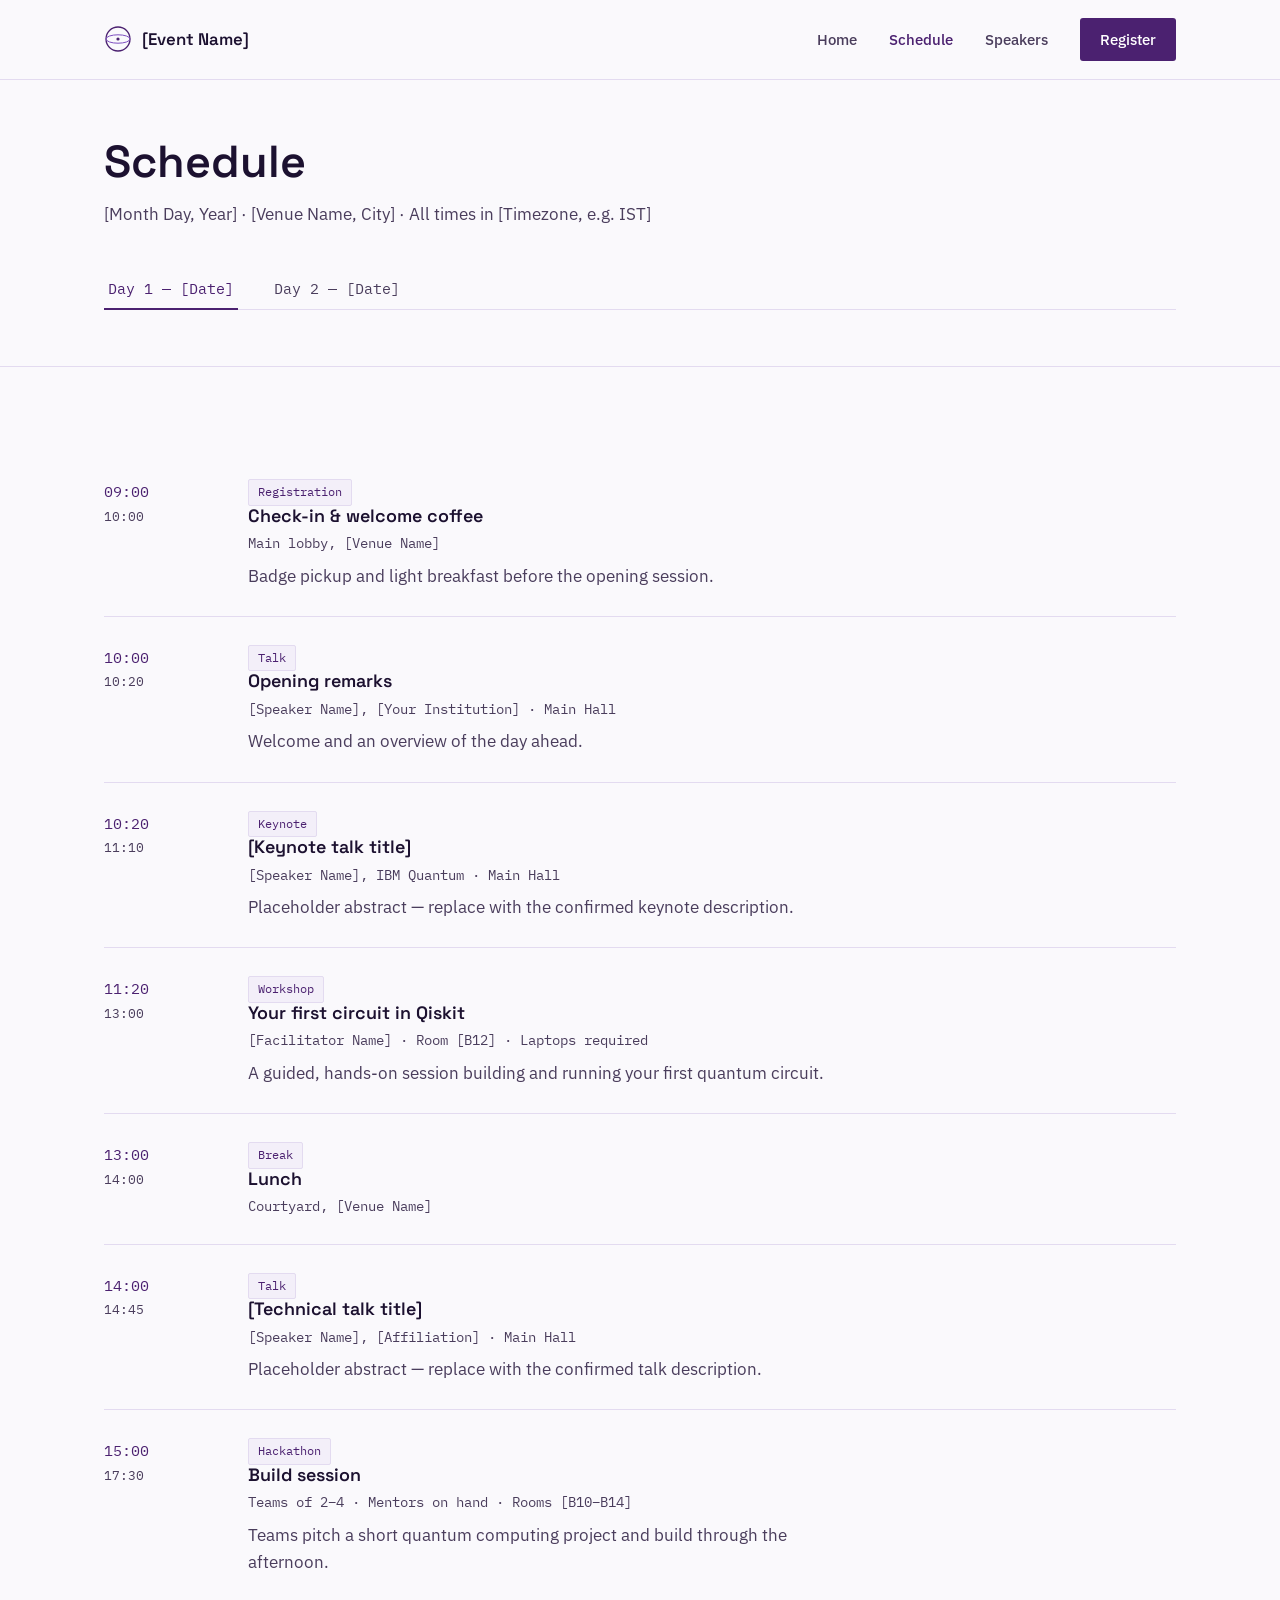
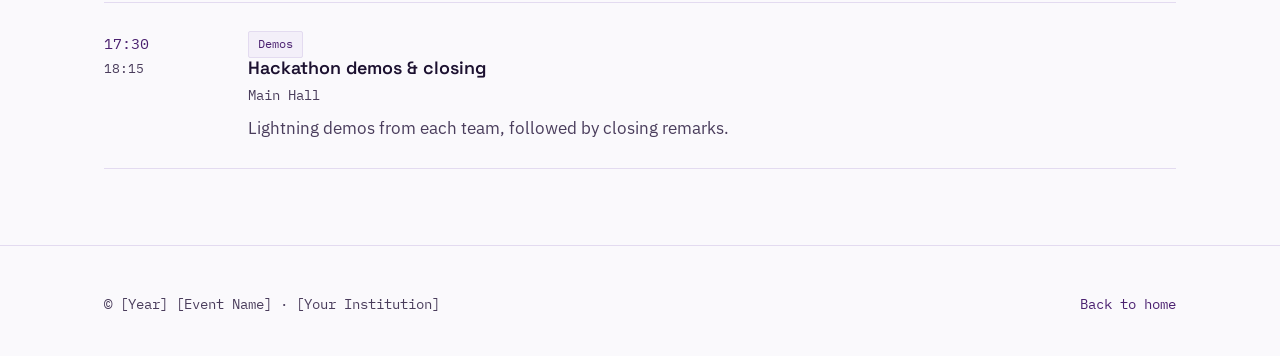
==== schedule.html @ 73dc7989 "Initial commit" ====
<!DOCTYPE html>
<html lang="en">
<head>
<meta charset="UTF-8">
<meta name="viewport" content="width=device-width, initial-scale=1.0">
<title>Schedule — [Event Name]</title>
<link rel="preconnect" href="https://fonts.googleapis.com">
<link rel="preconnect" href="https://fonts.gstatic.com" crossorigin>
<link href="https://fonts.googleapis.com/css2?family=Space+Grotesk:wght@500;600;700&family=IBM+Plex+Sans:wght@400;500;600&family=IBM+Plex+Mono:wght@400;500&display=swap" rel="stylesheet">
<link rel="stylesheet" href="css/style.css">
</head>
<body>

<header class="site-header">
  <nav class="nav">
    <a href="index.html" class="brand">
      <svg class="brand-mark" viewBox="0 0 28 28" fill="none" xmlns="http://www.w3.org/2000/svg" aria-hidden="true">
        <circle cx="14" cy="14" r="12" stroke="#4B2170" stroke-width="1.3"/>
        <ellipse cx="14" cy="14" rx="12" ry="4.2" stroke="#7C4DBF" stroke-width="1"/>
        <circle cx="14" cy="14" r="1.6" fill="#4B2170"/>
      </svg>
      [Event Name]
    </a>
    <button class="nav-toggle" aria-label="Toggle menu" aria-expanded="false">
      <span></span><span></span><span></span>
    </button>
    <ul class="nav-links">
      <li><a href="index.html">Home</a></li>
      <li><a href="schedule.html" aria-current="page">Schedule</a></li>
      <li><a href="speakers.html">Speakers</a></li>
      <li><a href="#" class="nav-cta">Register</a></li>
    </ul>
  </nav>
</header>

<main>
  <section class="page-header">
    <div class="wrap">
      <h1>Schedule</h1>
      <p>[Month Day, Year] · [Venue Name, City] · All times in [Timezone, e.g. IST]</p>

      <div class="day-tabs" role="tablist" aria-label="Event days">
        <button class="day-tab" data-day="1" role="tab" aria-selected="true">Day 1 — [Date]</button>
        <button class="day-tab" data-day="2" role="tab" aria-selected="false">Day 2 — [Date]</button>
      </div>
    </div>
  </section>

  <section class="section">
    <div class="wrap">

      <!-- DAY 1 -->
      <div class="timeline" data-day-panel="1">

        <div class="timeline-item">
          <div class="time mono">09:00<span class="end">10:00</span></div>
          <div>
            <span class="tag">Registration</span>
            <h3>Check-in &amp; welcome coffee</h3>
            <p class="session-meta">Main lobby, [Venue Name]</p>
            <p>Badge pickup and light breakfast before the opening session.</p>
          </div>
        </div>

        <div class="timeline-item">
          <div class="time mono">10:00<span class="end">10:20</span></div>
          <div>
            <span class="tag">Talk</span>
            <h3>Opening remarks</h3>
            <p class="session-meta">[Speaker Name], [Your Institution] · Main Hall</p>
            <p>Welcome and an overview of the day ahead.</p>
          </div>
        </div>

        <div class="timeline-item">
          <div class="time mono">10:20<span class="end">11:10</span></div>
          <div>
            <span class="tag">Keynote</span>
            <h3>[Keynote talk title]</h3>
            <p class="session-meta">[Speaker Name], IBM Quantum · Main Hall</p>
            <p>Placeholder abstract — replace with the confirmed keynote description.</p>
          </div>
        </div>

        <div class="timeline-item">
          <div class="time mono">11:20<span class="end">13:00</span></div>
          <div>
            <span class="tag">Workshop</span>
            <h3>Your first circuit in Qiskit</h3>
            <p class="session-meta">[Facilitator Name] · Room [B12] · Laptops required</p>
            <p>A guided, hands-on session building and running your first quantum circuit.</p>
          </div>
        </div>

        <div class="timeline-item">
          <div class="time mono">13:00<span class="end">14:00</span></div>
          <div>
            <span class="tag">Break</span>
            <h3>Lunch</h3>
            <p class="session-meta">Courtyard, [Venue Name]</p>
          </div>
        </div>

        <div class="timeline-item">
          <div class="time mono">14:00<span class="end">14:45</span></div>
          <div>
            <span class="tag">Talk</span>
            <h3>[Technical talk title]</h3>
            <p class="session-meta">[Speaker Name], [Affiliation] · Main Hall</p>
            <p>Placeholder abstract — replace with the confirmed talk description.</p>
          </div>
        </div>

        <div class="timeline-item">
          <div class="time mono">15:00<span class="end">17:30</span></div>
          <div>
            <span class="tag">Hackathon</span>
            <h3>Build session</h3>
            <p class="session-meta">Teams of 2–4 · Mentors on hand · Rooms [B10–B14]</p>
            <p>Teams pitch a short quantum computing project and build through the afternoon.</p>
          </div>
        </div>

        <div class="timeline-item">
          <div class="time mono">17:30<span class="end">18:15</span></div>
          <div>
            <span class="tag">Demos</span>
            <h3>Hackathon demos &amp; closing</h3>
            <p class="session-meta">Main Hall</p>
            <p>Lightning demos from each team, followed by closing remarks.</p>
          </div>
        </div>

      </div>

      <!-- DAY 2 (hidden by default; shown when the Day 2 tab is selected) -->
      <div class="timeline" data-day-panel="2" style="display:none;">

        <div class="timeline-item">
          <div class="time mono">09:30<span class="end">10:00</span></div>
          <div>
            <span class="tag">Registration</span>
            <h3>Check-in — Day 2</h3>
            <p class="session-meta">Main lobby, [Venue Name]</p>
          </div>
        </div>

        <div class="timeline-item">
          <div class="time mono">10:00<span class="end">10:45</span></div>
          <div>
            <span class="tag">Talk</span>
            <h3>[Day 2 talk title]</h3>
            <p class="session-meta">[Speaker Name], [Affiliation] · Main Hall</p>
            <p>Duplicate a <code class="mono">.timeline-item</code> block for each additional session.</p>
          </div>
        </div>

      </div>

    </div>
  </section>
</main>

<footer class="site-footer">
  <div class="wrap">
    <div class="footer-bottom">
      <span>© [Year] [Event Name] · [Your Institution]</span>
      <span><a href="index.html">Back to home</a></span>
    </div>
  </div>
</footer>

<script src="js/main.js"></script>
</body>
</html>
---- css/style.css ----
/* ============================================================
   Qiskit Event Site — Design Tokens
   ============================================================ */
:root {
  --bg: #FAF9FC;
  --bg-raised: #F3EFF9;
  --ink: #1C1130;
  --ink-soft: #4A3D5C;
  --violet-deep: #4B2170;
  --violet: #7C4DBF;
  --violet-line: #E3DBF0;
  --glow: #B48EE0;
  --white: #FFFFFF;

  --font-display: 'Space Grotesk', sans-serif;
  --font-body: 'IBM Plex Sans', sans-serif;
  --font-mono: 'IBM Plex Mono', monospace;

  --max-width: 1120px;
  --gutter: 24px;
}

* { box-sizing: border-box; }

html {
  scroll-behavior: smooth;
}

@media (prefers-reduced-motion: reduce) {
  html { scroll-behavior: auto; }
  * { animation-duration: 0.001ms !important; animation-iteration-count: 1 !important; transition-duration: 0.001ms !important; }
}

body {
  margin: 0;
  background: var(--bg);
  color: var(--ink);
  font-family: var(--font-body);
  font-size: 17px;
  line-height: 1.6;
  -webkit-font-smoothing: antialiased;
}

h1, h2, h3, h4 {
  font-family: var(--font-display);
  font-weight: 600;
  line-height: 1.15;
  margin: 0;
  color: var(--ink);
}

p { margin: 0 0 1em; max-width: 62ch; }

a {
  color: var(--violet-deep);
  text-decoration: none;
}
a:hover { text-decoration: underline; }

.mono {
  font-family: var(--font-mono);
}

img { max-width: 100%; display: block; }

:focus-visible {
  outline: 2px solid var(--violet);
  outline-offset: 3px;
}

.wrap {
  max-width: var(--max-width);
  margin: 0 auto;
  padding: 0 var(--gutter);
}

/* ============================================================
   Header / Nav
   ============================================================ */
.site-header {
  position: sticky;
  top: 0;
  z-index: 50;
  background: rgba(250, 249, 252, 0.88);
  backdrop-filter: blur(10px);
  border-bottom: 1px solid var(--violet-line);
}

.nav {
  display: flex;
  align-items: center;
  justify-content: space-between;
  padding: 18px var(--gutter);
  max-width: var(--max-width);
  margin: 0 auto;
}

.brand {
  display: flex;
  align-items: center;
  gap: 10px;
  font-family: var(--font-display);
  font-weight: 600;
  font-size: 1.05rem;
  color: var(--ink);
}
.brand:hover { text-decoration: none; }

.brand-mark {
  width: 28px;
  height: 28px;
  flex-shrink: 0;
}

.nav-links {
  display: flex;
  align-items: center;
  gap: 32px;
  list-style: none;
  margin: 0;
  padding: 0;
}

.nav-links a {
  color: var(--ink-soft);
  font-size: 0.96rem;
  font-weight: 500;
}
.nav-links a:hover { color: var(--violet-deep); }

.nav-links a[aria-current="page"] {
  color: var(--violet-deep);
}

.nav-cta {
  display: inline-block;
  background: var(--violet-deep);
  color: var(--white) !important;
  padding: 9px 20px;
  border-radius: 3px;
  font-weight: 500;
  font-size: 0.94rem;
}
.nav-cta:hover {
  background: var(--ink);
  text-decoration: none;
}

.nav-toggle {
  display: none;
  background: none;
  border: none;
  cursor: pointer;
  padding: 6px;
}
.nav-toggle span {
  display: block;
  width: 22px;
  height: 2px;
  background: var(--ink);
  margin: 5px 0;
  transition: transform 0.2s ease, opacity 0.2s ease;
}

@media (max-width: 780px) {
  .nav-toggle { display: block; }
  .nav-links {
    position: absolute;
    top: 100%;
    left: 0;
    right: 0;
    background: var(--bg);
    border-bottom: 1px solid var(--violet-line);
    flex-direction: column;
    align-items: flex-start;
    gap: 0;
    padding: 8px var(--gutter) 20px;
    display: none;
  }
  .nav-links.open { display: flex; }
  .nav-links li { width: 100%; }
  .nav-links a { display: block; padding: 12px 0; }
  .nav-links .nav-cta { margin-top: 8px; text-align: center; }
}

/* ============================================================
   Hero
   ============================================================ */
.hero {
  padding: 72px 0 88px;
  border-bottom: 1px solid var(--violet-line);
}

.hero .wrap {
  display: grid;
  grid-template-columns: 1.05fr 0.95fr;
  gap: 48px;
  align-items: center;
}

.eyebrow-line {
  display: flex;
  align-items: center;
  gap: 10px;
  color: var(--violet);
  font-family: var(--font-mono);
  font-size: 0.88rem;
  margin-bottom: 18px;
}
.eyebrow-line::before {
  content: '';
  width: 26px;
  height: 1px;
  background: var(--violet);
}

.hero h1 {
  font-size: clamp(2.2rem, 4.4vw, 3.4rem);
  letter-spacing: -0.01em;
  margin-bottom: 20px;
}

.hero-sub {
  font-size: 1.12rem;
  color: var(--ink-soft);
  max-width: 46ch;
  margin-bottom: 32px;
}

.hero-meta {
  display: flex;
  flex-wrap: wrap;
  gap: 24px;
  margin-bottom: 36px;
  font-family: var(--font-mono);
  font-size: 0.92rem;
  color: var(--ink-soft);
}
.hero-meta div { display: flex; flex-direction: column; gap: 4px; }
.hero-meta span:first-child {
  color: var(--violet-deep);
  font-size: 0.78rem;
}

.hero-ctas {
  display: flex;
  gap: 14px;
  flex-wrap: wrap;
}

.btn {
  display: inline-block;
  padding: 13px 26px;
  border-radius: 3px;
  font-weight: 500;
  font-size: 0.98rem;
  font-family: var(--font-body);
  cursor: pointer;
  border: 1px solid transparent;
}
.btn:hover { text-decoration: none; }

.btn-primary {
  background: var(--violet-deep);
  color: var(--white);
}
.btn-primary:hover { background: var(--ink); }

.btn-secondary {
  background: transparent;
  color: var(--ink);
  border-color: var(--ink);
}
.btn-secondary:hover { border-color: var(--violet-deep); color: var(--violet-deep); }

.hero-visual {
  position: relative;
  display: flex;
  align-items: center;
  justify-content: center;
}

#bloch-canvas {
  width: 100%;
  max-width: 420px;
  aspect-ratio: 1 / 1;
  height: auto;
}

.hero-visual-caption {
  position: absolute;
  bottom: -6px;
  left: 50%;
  transform: translateX(-50%);
  font-family: var(--font-mono);
  font-size: 0.78rem;
  color: var(--ink-soft);
  white-space: nowrap;
}

@media (max-width: 900px) {
  .hero .wrap { grid-template-columns: 1fr; }
  .hero-visual { order: -1; margin-bottom: 8px; }
  #bloch-canvas { max-width: 280px; }
}

/* ============================================================
   Section scaffolding
   ============================================================ */
.section {
  padding: 76px 0;
  border-bottom: 1px solid var(--violet-line);
}
.section:last-of-type { border-bottom: none; }

.section-head {
  display: grid;
  grid-template-columns: 0.9fr 1.4fr;
  gap: 40px;
  margin-bottom: 44px;
}

.section-head h2 {
  font-size: clamp(1.6rem, 2.6vw, 2.1rem);
}

.section-head .section-note {
  color: var(--ink-soft);
  padding-top: 4px;
}

@media (max-width: 780px) {
  .section-head { grid-template-columns: 1fr; gap: 12px; }
}

/* About */
.about-body { max-width: 68ch; color: var(--ink-soft); }
.about-body p { margin-bottom: 1.1em; }

/* Tracks / what to expect — divided rows, not cards */
.track-list {
  border-top: 1px solid var(--violet-line);
}
.track-row {
  display: grid;
  grid-template-columns: 90px 1fr;
  gap: 28px;
  padding: 28px 0;
  border-bottom: 1px solid var(--violet-line);
}
.track-row .track-index {
  font-family: var(--font-mono);
  color: var(--violet);
  font-size: 0.95rem;
  padding-top: 3px;
}
.track-row h3 {
  font-size: 1.2rem;
  margin-bottom: 8px;
}
.track-row p { color: var(--ink-soft); margin-bottom: 0; }

@media (max-width: 600px) {
  .track-row { grid-template-columns: 1fr; gap: 6px; }
}

/* Partners strip */
.partners-strip {
  display: flex;
  flex-wrap: wrap;
  align-items: center;
  gap: 48px;
}
.partner-slot {
  display: flex;
  align-items: center;
  gap: 10px;
  color: var(--ink-soft);
  font-family: var(--font-mono);
  font-size: 0.9rem;
  border: 1px dashed var(--violet-line);
  padding: 14px 20px;
  border-radius: 3px;
}
.partner-slot svg { flex-shrink: 0; opacity: 0.7; }

/* CTA banner */
.cta-banner {
  background: var(--violet-deep);
  color: var(--white);
  padding: 64px 0;
}
.cta-banner .wrap {
  display: flex;
  align-items: center;
  justify-content: space-between;
  gap: 32px;
  flex-wrap: wrap;
}
.cta-banner h2 {
  color: var(--white);
  font-size: clamp(1.5rem, 2.6vw, 2rem);
  max-width: 24ch;
}
.cta-banner p { color: rgba(255,255,255,0.78); margin-bottom: 0; }
.cta-banner .btn-primary {
  background: var(--white);
  color: var(--violet-deep);
}
.cta-banner .btn-primary:hover { background: var(--glow); color: var(--ink); }

/* ============================================================
   Footer
   ============================================================ */
.site-footer {
  padding: 48px 0 40px;
  border-top: 1px solid var(--violet-line);
}
.footer-grid {
  display: grid;
  grid-template-columns: 1.4fr 1fr 1fr;
  gap: 32px;
  margin-bottom: 32px;
}
.footer-grid h4 {
  font-size: 0.82rem;
  color: var(--ink-soft);
  margin-bottom: 14px;
  font-family: var(--font-mono);
  font-weight: 400;
}
.footer-grid ul { list-style: none; margin: 0; padding: 0; }
.footer-grid li { margin-bottom: 8px; }
.footer-grid a { color: var(--ink); font-size: 0.94rem; }
.footer-bottom {
  display: flex;
  justify-content: space-between;
  flex-wrap: wrap;
  gap: 12px;
  font-size: 0.85rem;
  color: var(--ink-soft);
  font-family: var(--font-mono);
}
@media (max-width: 700px) {
  .footer-grid { grid-template-columns: 1fr; }
}

/* ============================================================
   Page header (schedule / speakers)
   ============================================================ */
.page-header {
  padding: 56px 0 48px;
  border-bottom: 1px solid var(--violet-line);
}
.page-header h1 {
  font-size: clamp(2rem, 3.6vw, 2.8rem);
  margin-bottom: 14px;
}
.page-header p {
  color: var(--ink-soft);
  font-size: 1.06rem;
}

/* ============================================================
   Schedule page
   ============================================================ */
.day-tabs {
  display: flex;
  gap: 8px;
  margin: 40px 0 8px;
  border-bottom: 1px solid var(--violet-line);
}
.day-tab {
  background: none;
  border: none;
  font-family: var(--font-mono);
  font-size: 0.92rem;
  color: var(--ink-soft);
  padding: 10px 4px;
  margin-right: 24px;
  cursor: pointer;
  border-bottom: 2px solid transparent;
  position: relative;
  top: 1px;
}
.day-tab[aria-selected="true"] {
  color: var(--violet-deep);
  border-bottom-color: var(--violet-deep);
}

.timeline {
  padding: 8px 0 0;
}
.timeline-item {
  display: grid;
  grid-template-columns: 120px 1fr;
  gap: 24px;
  padding: 26px 0;
  border-bottom: 1px solid var(--violet-line);
}
.timeline-item .time {
  font-family: var(--font-mono);
  color: var(--violet-deep);
  font-size: 0.92rem;
  padding-top: 3px;
}
.timeline-item .time .end {
  display: block;
  color: var(--ink-soft);
  font-size: 0.82rem;
  margin-top: 2px;
}
.timeline-item h3 {
  font-size: 1.12rem;
  margin-bottom: 6px;
}
.timeline-item .session-meta {
  font-size: 0.88rem;
  color: var(--ink-soft);
  font-family: var(--font-mono);
  margin-bottom: 8px;
}
.timeline-item p:last-child { margin-bottom: 0; color: var(--ink-soft); }

.tag {
  display: inline-block;
  font-family: var(--font-mono);
  font-size: 0.72rem;
  color: var(--violet-deep);
  background: var(--bg-raised);
  border: 1px solid var(--violet-line);
  padding: 3px 9px;
  border-radius: 2px;
  margin-right: 8px;
}

@media (max-width: 640px) {
  .timeline-item { grid-template-columns: 1fr; gap: 6px; }
}

/* ============================================================
   Speakers page
   ============================================================ */
.speaker-grid {
  display: grid;
  grid-template-columns: repeat(3, 1fr);
  gap: 40px 32px;
  margin-top: 44px;
}
.speaker-card { }
.speaker-photo {
  width: 100%;
  aspect-ratio: 1 / 1;
  border-radius: 3px;
  background: var(--bg-raised);
  border: 1px solid var(--violet-line);
  display: flex;
  align-items: center;
  justify-content: center;
  margin-bottom: 16px;
  color: var(--violet);
  overflow: hidden;
}
.speaker-card h3 {
  font-size: 1.05rem;
  margin-bottom: 4px;
}
.speaker-role {
  color: var(--violet-deep);
  font-size: 0.88rem;
  margin-bottom: 4px;
}
.speaker-affil {
  color: var(--ink-soft);
  font-size: 0.86rem;
  font-family: var(--font-mono);
  margin-bottom: 10px;
}
.speaker-card p:last-child {
  font-size: 0.92rem;
  color: var(--ink-soft);
  margin-bottom: 0;
}

@media (max-width: 900px) {
  .speaker-grid { grid-template-columns: repeat(2, 1fr); }
}
@media (max-width: 560px) {
  .speaker-grid { grid-template-columns: 1fr; }
}

/* Keynote strip on speakers page */
.keynote-note {
  margin-top: 44px;
  padding-top: 28px;
  border-top: 1px solid var(--violet-line);
  color: var(--ink-soft);
  font-size: 0.94rem;
  max-width: 60ch;
}
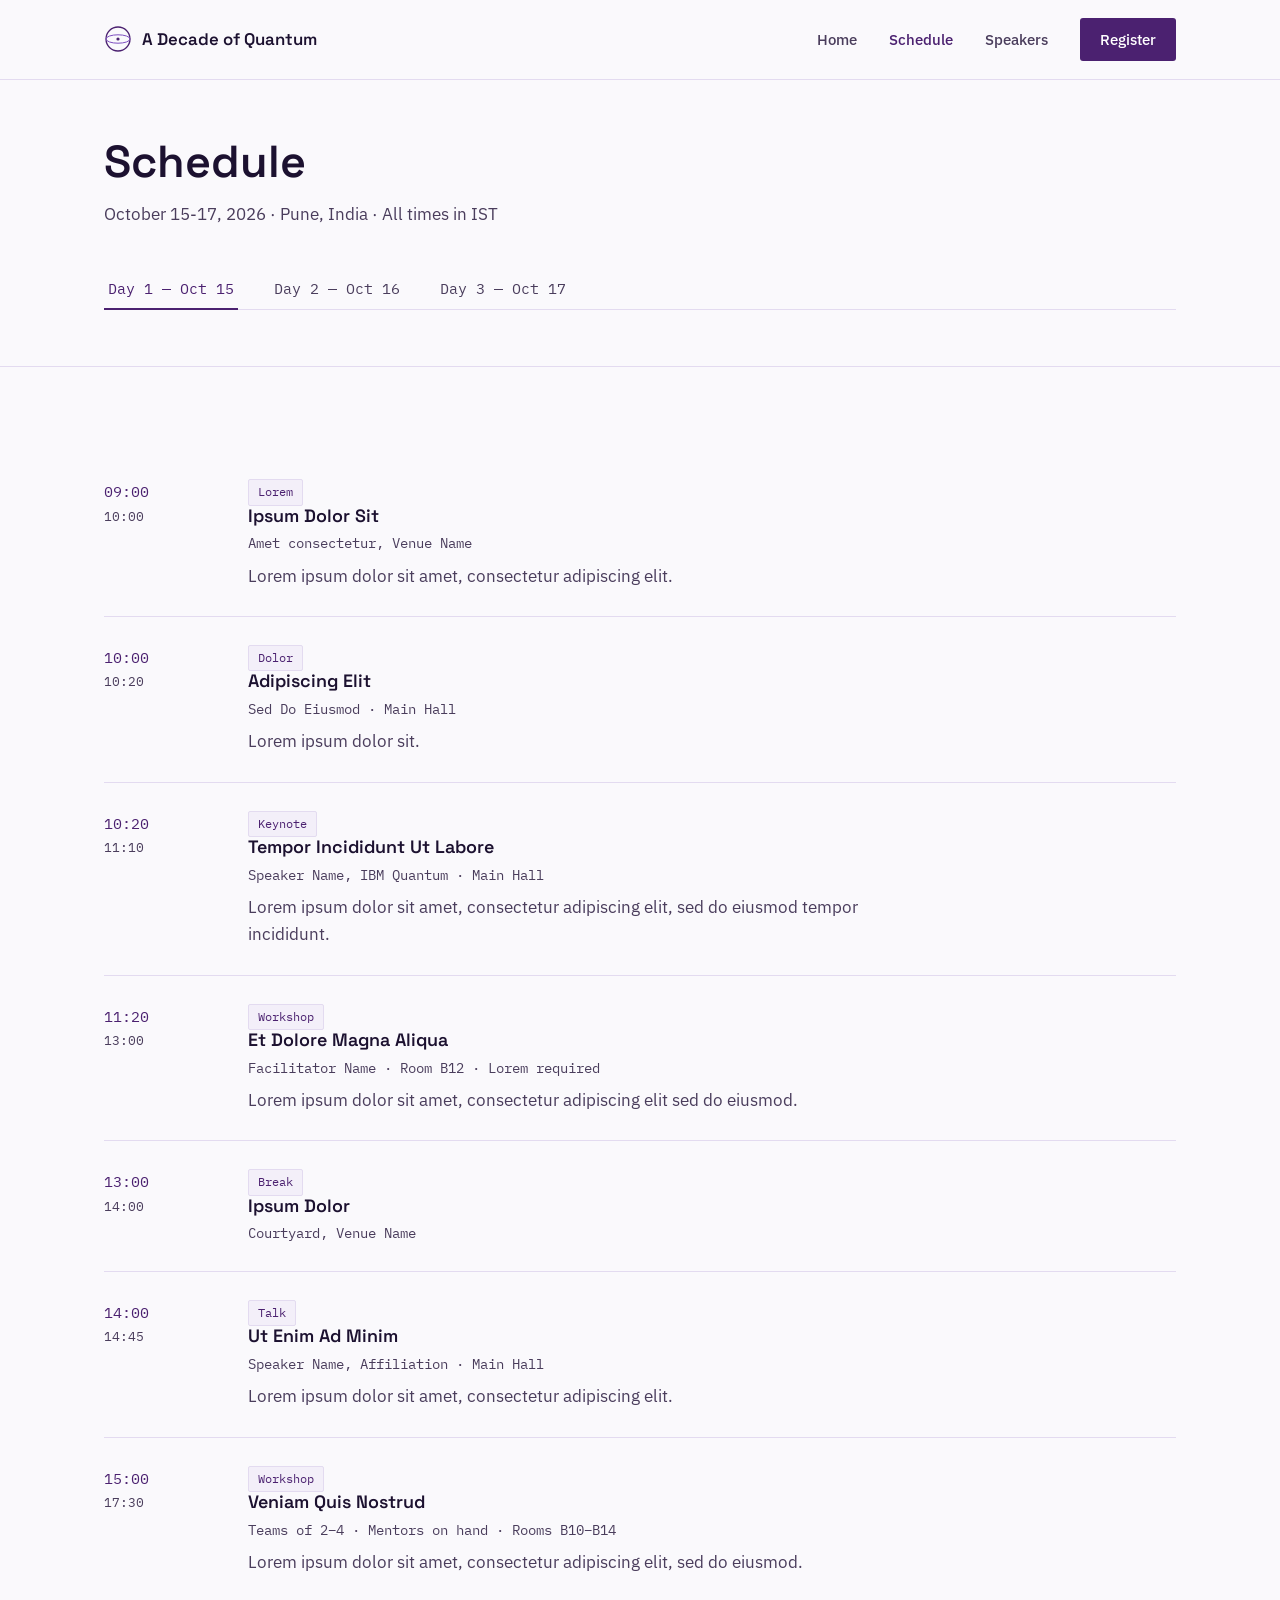
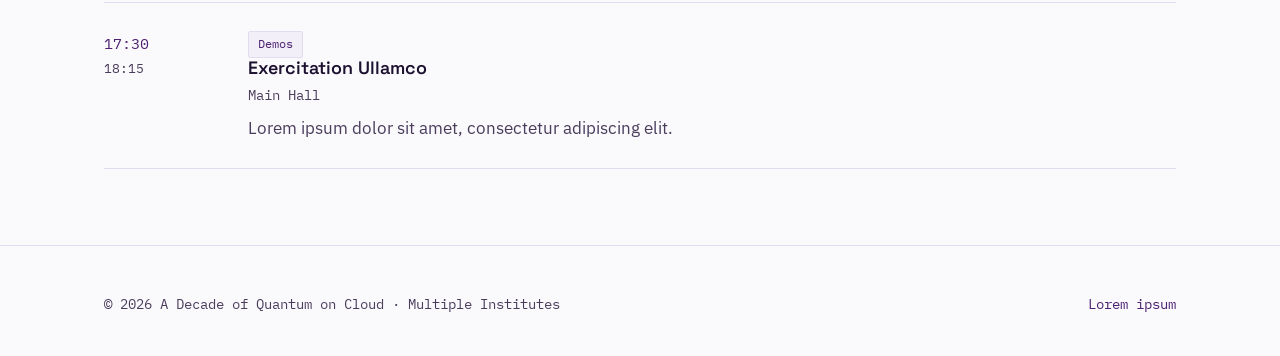
==== commit ddfd462f: "updated as per the year's theme" ====
--- a/schedule.html
+++ b/schedule.html
@@ -3,7 +3,7 @@
 <head>
 <meta charset="UTF-8">
 <meta name="viewport" content="width=device-width, initial-scale=1.0">
-<title>Schedule — [Event Name]</title>
+<title>Schedule — A Decade of Quantum on Cloud</title>
 <link rel="preconnect" href="https://fonts.googleapis.com">
 <link rel="preconnect" href="https://fonts.gstatic.com" crossorigin>
 <link href="https://fonts.googleapis.com/css2?family=Space+Grotesk:wght@500;600;700&family=IBM+Plex+Sans:wght@400;500;600&family=IBM+Plex+Mono:wght@400;500&display=swap" rel="stylesheet">
@@ -19,9 +19,9 @@
         <ellipse cx="14" cy="14" rx="12" ry="4.2" stroke="#7C4DBF" stroke-width="1"/>
         <circle cx="14" cy="14" r="1.6" fill="#4B2170"/>
       </svg>
-      [Event Name]
+      A Decade of Quantum
     </a>
-    <button class="nav-toggle" aria-label="Toggle menu" aria-expanded="false">
+    <button class="nav-toggle" aria-label="Lorem ipsum dolor" aria-expanded="false">
       <span></span><span></span><span></span>
     </button>
     <ul class="nav-links">
@@ -37,11 +37,12 @@
   <section class="page-header">
     <div class="wrap">
       <h1>Schedule</h1>
-      <p>[Month Day, Year] · [Venue Name, City] · All times in [Timezone, e.g. IST]</p>
+      <p>October 15-17, 2026 · Pune, India · All times in IST</p>
 
       <div class="day-tabs" role="tablist" aria-label="Event days">
-        <button class="day-tab" data-day="1" role="tab" aria-selected="true">Day 1 — [Date]</button>
-        <button class="day-tab" data-day="2" role="tab" aria-selected="false">Day 2 — [Date]</button>
+        <button class="day-tab" data-day="1" role="tab" aria-selected="true">Day 1 — Oct 15</button>
+        <button class="day-tab" data-day="2" role="tab" aria-selected="false">Day 2 — Oct 16</button>
+        <button class="day-tab" data-day="3" role="tab" aria-selected="false">Day 3 — Oct 17</button>
       </div>
     </div>
   </section>
@@ -55,20 +56,20 @@
         <div class="timeline-item">
           <div class="time mono">09:00<span class="end">10:00</span></div>
           <div>
-            <span class="tag">Registration</span>
-            <h3>Check-in &amp; welcome coffee</h3>
-            <p class="session-meta">Main lobby, [Venue Name]</p>
-            <p>Badge pickup and light breakfast before the opening session.</p>
+            <span class="tag">Lorem</span>
+            <h3>Ipsum Dolor Sit</h3>
+            <p class="session-meta">Amet consectetur, Venue Name</p>
+            <p>Lorem ipsum dolor sit amet, consectetur adipiscing elit.</p>
           </div>
         </div>
 
         <div class="timeline-item">
           <div class="time mono">10:00<span class="end">10:20</span></div>
           <div>
-            <span class="tag">Talk</span>
-            <h3>Opening remarks</h3>
-            <p class="session-meta">[Speaker Name], [Your Institution] · Main Hall</p>
-            <p>Welcome and an overview of the day ahead.</p>
+            <span class="tag">Dolor</span>
+            <h3>Adipiscing Elit</h3>
+            <p class="session-meta">Sed Do Eiusmod · Main Hall</p>
+            <p>Lorem ipsum dolor sit.</p>
           </div>
         </div>
 
@@ -76,9 +77,9 @@
           <div class="time mono">10:20<span class="end">11:10</span></div>
           <div>
             <span class="tag">Keynote</span>
-            <h3>[Keynote talk title]</h3>
-            <p class="session-meta">[Speaker Name], IBM Quantum · Main Hall</p>
-            <p>Placeholder abstract — replace with the confirmed keynote description.</p>
+            <h3>Tempor Incididunt Ut Labore</h3>
+            <p class="session-meta">Speaker Name, IBM Quantum · Main Hall</p>
+            <p>Lorem ipsum dolor sit amet, consectetur adipiscing elit, sed do eiusmod tempor incididunt.</p>
           </div>
         </div>
 
@@ -86,9 +87,9 @@
           <div class="time mono">11:20<span class="end">13:00</span></div>
           <div>
             <span class="tag">Workshop</span>
-            <h3>Your first circuit in Qiskit</h3>
-            <p class="session-meta">[Facilitator Name] · Room [B12] · Laptops required</p>
-            <p>A guided, hands-on session building and running your first quantum circuit.</p>
+            <h3>Et Dolore Magna Aliqua</h3>
+            <p class="session-meta">Facilitator Name · Room B12 · Lorem required</p>
+            <p>Lorem ipsum dolor sit amet, consectetur adipiscing elit sed do eiusmod.</p>
           </div>
         </div>
 
@@ -96,8 +97,8 @@
           <div class="time mono">13:00<span class="end">14:00</span></div>
           <div>
             <span class="tag">Break</span>
-            <h3>Lunch</h3>
-            <p class="session-meta">Courtyard, [Venue Name]</p>
+            <h3>Ipsum Dolor</h3>
+            <p class="session-meta">Courtyard, Venue Name</p>
           </div>
         </div>
 
@@ -105,53 +106,155 @@
           <div class="time mono">14:00<span class="end">14:45</span></div>
           <div>
             <span class="tag">Talk</span>
-            <h3>[Technical talk title]</h3>
-            <p class="session-meta">[Speaker Name], [Affiliation] · Main Hall</p>
-            <p>Placeholder abstract — replace with the confirmed talk description.</p>
+            <h3>Ut Enim Ad Minim</h3>
+            <p class="session-meta">Speaker Name, Affiliation · Main Hall</p>
+            <p>Lorem ipsum dolor sit amet, consectetur adipiscing elit.</p>
           </div>
         </div>
 
         <div class="timeline-item">
           <div class="time mono">15:00<span class="end">17:30</span></div>
           <div>
+            <span class="tag">Workshop</span>
+            <h3>Veniam Quis Nostrud</h3>
+            <p class="session-meta">Teams of 2–4 · Mentors on hand · Rooms B10–B14</p>
+            <p>Lorem ipsum dolor sit amet, consectetur adipiscing elit, sed do eiusmod.</p>
+          </div>
+        </div>
+
+        <div class="timeline-item">
+          <div class="time mono">17:30<span class="end">18:15</span></div>
+          <div>
+            <span class="tag">Demos</span>
+            <h3>Exercitation Ullamco</h3>
+            <p class="session-meta">Main Hall</p>
+            <p>Lorem ipsum dolor sit amet, consectetur adipiscing elit.</p>
+          </div>
+        </div>
+
+      </div>
+
+      <!-- DAY 2 -->
+      <div class="timeline" data-day-panel="2" style="display:none;">
+
+        <div class="timeline-item">
+          <div class="time mono">09:30<span class="end">10:00</span></div>
+          <div>
+            <span class="tag">Lorem</span>
+            <h3>Ipsum Dolor</h3>
+            <p class="session-meta">Main lobby, Venue Name</p>
+          </div>
+        </div>
+
+        <div class="timeline-item">
+          <div class="time mono">10:00<span class="end">10:45</span></div>
+          <div>
+            <span class="tag">Talk</span>
+            <h3>Sit Amet Consectetur</h3>
+            <p class="session-meta">Speaker Name, Affiliation · Main Hall</p>
+            <p>Lorem ipsum dolor sit amet, consectetur adipiscing elit, sed do eiusmod tempor.</p>
+          </div>
+        </div>
+
+        <div class="timeline-item">
+          <div class="time mono">11:00<span class="end">12:30</span></div>
+          <div>
+            <span class="tag">Workshop</span>
+            <h3>Adipiscing Elit Sed</h3>
+            <p class="session-meta">Facilitator Name · Room B15</p>
+            <p>Lorem ipsum dolor sit amet, consectetur adipiscing.</p>
+          </div>
+        </div>
+
+        <div class="timeline-item">
+          <div class="time mono">12:30<span class="end">13:30</span></div>
+          <div>
+            <span class="tag">Break</span>
+            <h3>Ipsum Dolor</h3>
+            <p class="session-meta">Courtyard, Venue Name</p>
+          </div>
+        </div>
+
+        <div class="timeline-item">
+          <div class="time mono">13:30<span class="end">14:30</span></div>
+          <div>
+            <span class="tag">Talk</span>
+            <h3>Do Eiusmod Tempor</h3>
+            <p class="session-meta">Speaker Name, IBM Quantum · Main Hall</p>
+            <p>Lorem ipsum dolor sit amet, consectetur adipiscing elit.</p>
+          </div>
+        </div>
+
+        <div class="timeline-item">
+          <div class="time mono">14:45<span class="end">17:00</span></div>
+          <div>
             <span class="tag">Hackathon</span>
-            <h3>Build session</h3>
-            <p class="session-meta">Teams of 2–4 · Mentors on hand · Rooms [B10–B14]</p>
-            <p>Teams pitch a short quantum computing project and build through the afternoon.</p>
-          </div>
-        </div>
-
-        <div class="timeline-item">
-          <div class="time mono">17:30<span class="end">18:15</span></div>
+            <h3>Incididunt Ut Labore</h3>
+            <p class="session-meta">Teams of 2–4 · Mentors on hand</p>
+            <p>Lorem ipsum dolor sit amet, consectetur adipiscing elit, sed do eiusmod.</p>
+          </div>
+        </div>
+
+      </div>
+
+      <!-- DAY 3 -->
+      <div class="timeline" data-day-panel="3" style="display:none;">
+
+        <div class="timeline-item">
+          <div class="time mono">09:30<span class="end">10:00</span></div>
+          <div>
+            <span class="tag">Lorem</span>
+            <h3>Consectetur Adipiscing</h3>
+            <p class="session-meta">Main lobby, Venue Name</p>
+          </div>
+        </div>
+
+        <div class="timeline-item">
+          <div class="time mono">10:00<span class="end">11:00</span></div>
+          <div>
+            <span class="tag">Keynote</span>
+            <h3>Elit Sed Do Eiusmod</h3>
+            <p class="session-meta">Speaker Name, Industry Partner · Main Hall</p>
+            <p>Lorem ipsum dolor sit amet, consectetur adipiscing elit, sed do eiusmod tempor incididunt ut labore.</p>
+          </div>
+        </div>
+
+        <div class="timeline-item">
+          <div class="time mono">11:15<span class="end">12:00</span></div>
+          <div>
+            <span class="tag">Talk</span>
+            <h3>Tempor Incididunt</h3>
+            <p class="session-meta">Speaker Name, Affiliation · Main Hall</p>
+            <p>Lorem ipsum dolor sit amet, consectetur adipiscing elit.</p>
+          </div>
+        </div>
+
+        <div class="timeline-item">
+          <div class="time mono">12:00<span class="end">13:00</span></div>
+          <div>
+            <span class="tag">Break</span>
+            <h3>Ipsum Dolor</h3>
+            <p class="session-meta">Courtyard, Venue Name</p>
+          </div>
+        </div>
+
+        <div class="timeline-item">
+          <div class="time mono">13:00<span class="end">16:00</span></div>
+          <div>
+            <span class="tag">Hackathon</span>
+            <h3>Labore Et Dolore Magna</h3>
+            <p class="session-meta">Final build session · Rooms B10–B14</p>
+            <p>Lorem ipsum dolor sit amet, consectetur adipiscing elit, sed do eiusmod tempor incididunt.</p>
+          </div>
+        </div>
+
+        <div class="timeline-item">
+          <div class="time mono">16:00<span class="end">17:00</span></div>
           <div>
             <span class="tag">Demos</span>
-            <h3>Hackathon demos &amp; closing</h3>
+            <h3>Aliqua Demos & Closing</h3>
             <p class="session-meta">Main Hall</p>
-            <p>Lightning demos from each team, followed by closing remarks.</p>
-          </div>
-        </div>
-
-      </div>
-
-      <!-- DAY 2 (hidden by default; shown when the Day 2 tab is selected) -->
-      <div class="timeline" data-day-panel="2" style="display:none;">
-
-        <div class="timeline-item">
-          <div class="time mono">09:30<span class="end">10:00</span></div>
-          <div>
-            <span class="tag">Registration</span>
-            <h3>Check-in — Day 2</h3>
-            <p class="session-meta">Main lobby, [Venue Name]</p>
-          </div>
-        </div>
-
-        <div class="timeline-item">
-          <div class="time mono">10:00<span class="end">10:45</span></div>
-          <div>
-            <span class="tag">Talk</span>
-            <h3>[Day 2 talk title]</h3>
-            <p class="session-meta">[Speaker Name], [Affiliation] · Main Hall</p>
-            <p>Duplicate a <code class="mono">.timeline-item</code> block for each additional session.</p>
+            <p>Lorem ipsum dolor sit amet, consectetur adipiscing elit, sed do eiusmod.</p>
           </div>
         </div>
 
@@ -164,8 +267,8 @@
 <footer class="site-footer">
   <div class="wrap">
     <div class="footer-bottom">
-      <span>© [Year] [Event Name] · [Your Institution]</span>
-      <span><a href="index.html">Back to home</a></span>
+      <span>© 2026 A Decade of Quantum on Cloud · Multiple Institutes</span>
+      <span><a href="index.html">Lorem ipsum</a></span>
     </div>
   </div>
 </footer>
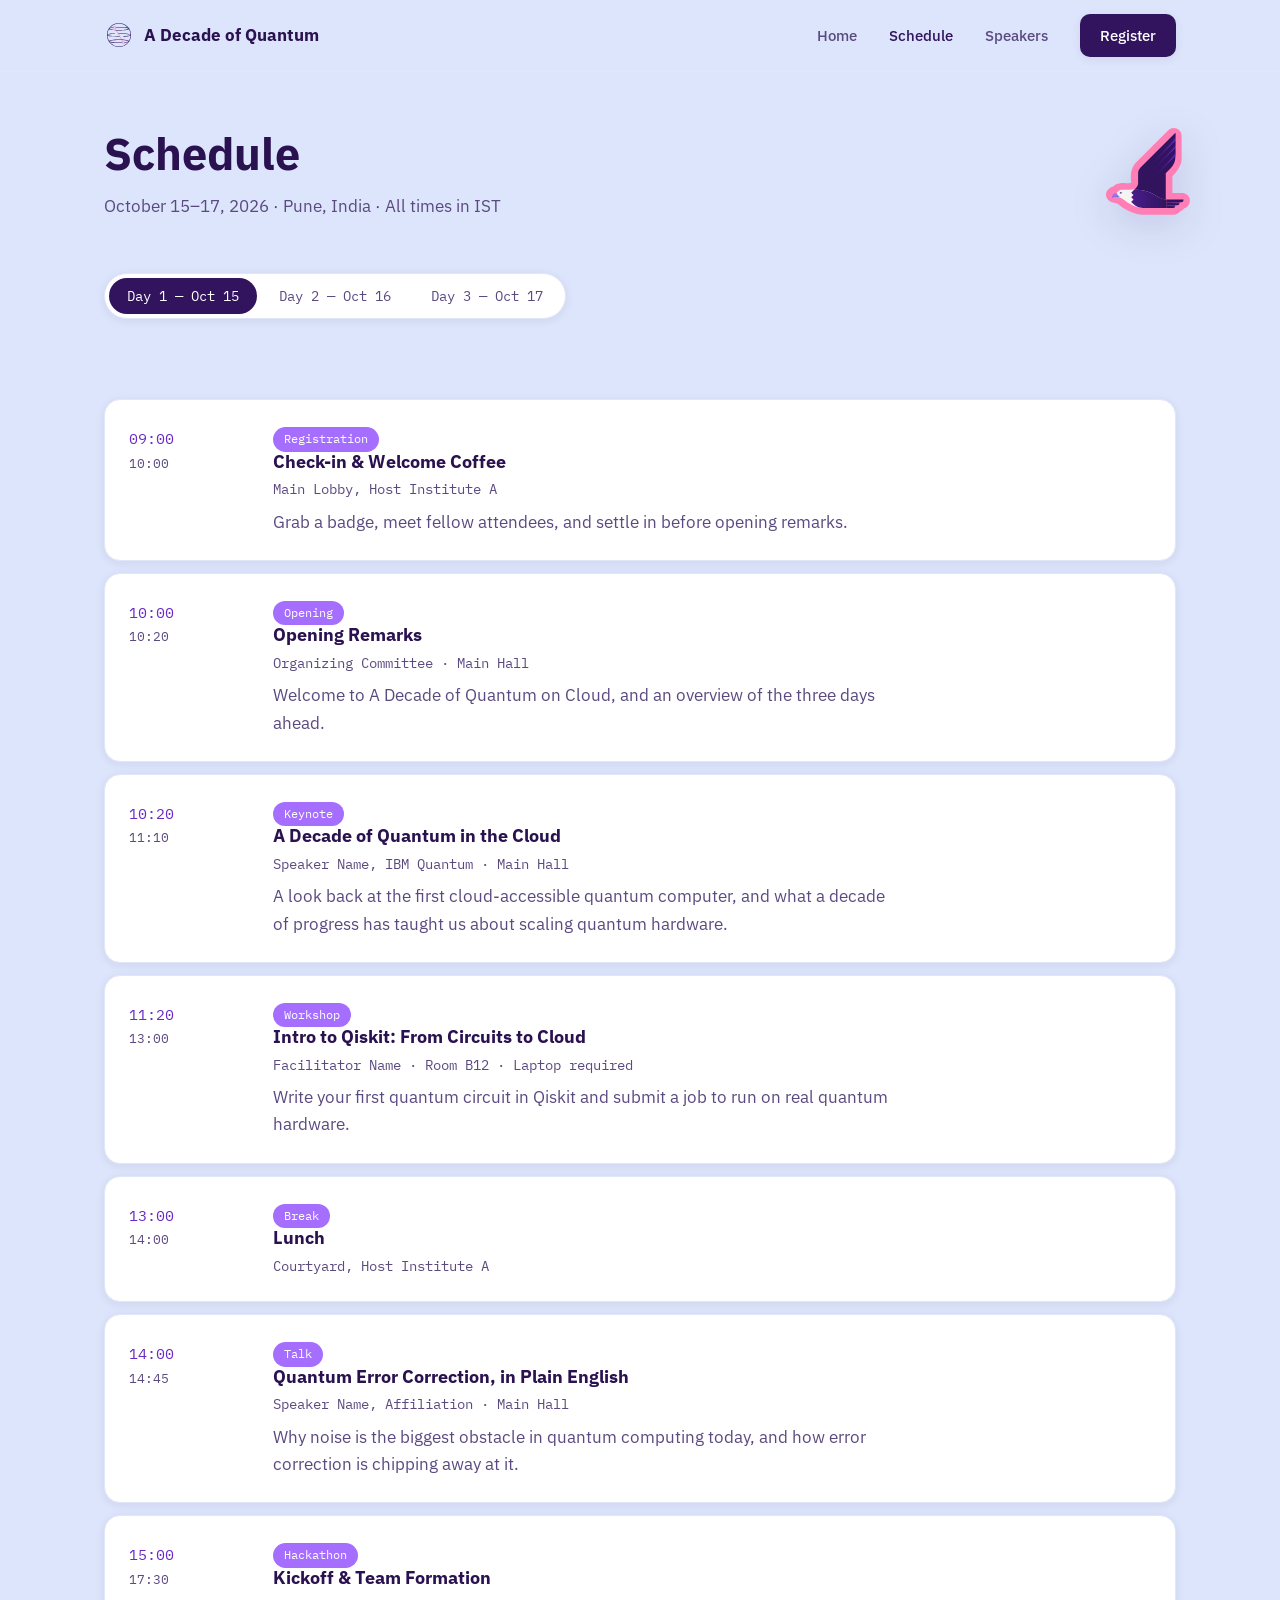
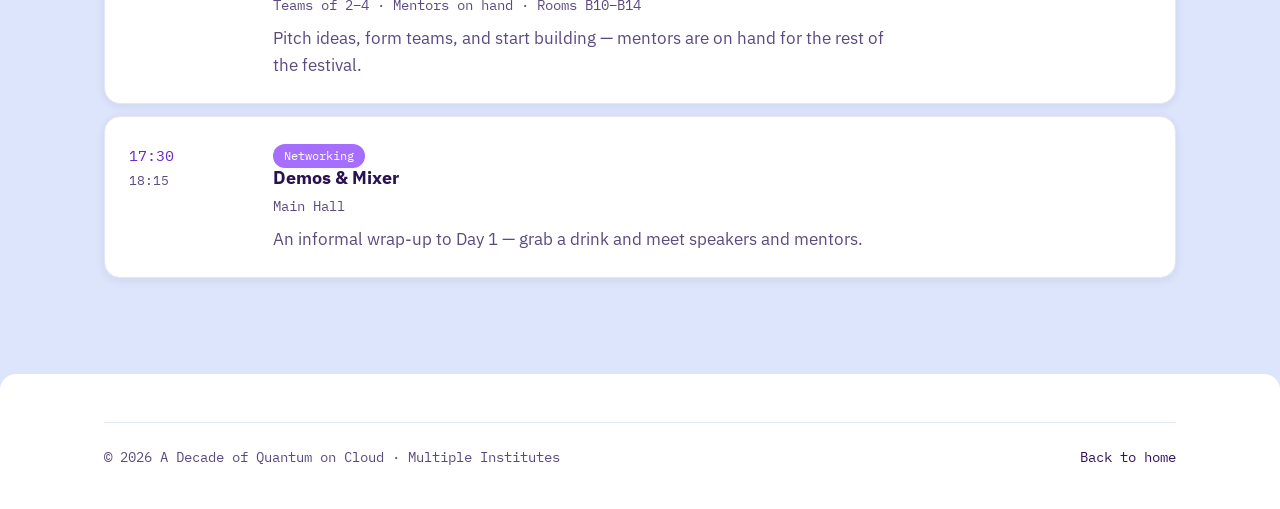
==== commit 68d35b46: "assets added" ====
--- a/schedule.html
+++ b/schedule.html
@@ -4,9 +4,10 @@
 <meta charset="UTF-8">
 <meta name="viewport" content="width=device-width, initial-scale=1.0">
 <title>Schedule — A Decade of Quantum on Cloud</title>
+<link rel="icon" type="image/svg+xml" href="assets/mark.svg">
 <link rel="preconnect" href="https://fonts.googleapis.com">
 <link rel="preconnect" href="https://fonts.gstatic.com" crossorigin>
-<link href="https://fonts.googleapis.com/css2?family=Space+Grotesk:wght@500;600;700&family=IBM+Plex+Sans:wght@400;500;600&family=IBM+Plex+Mono:wght@400;500&display=swap" rel="stylesheet">
+<link href="https://fonts.googleapis.com/css2?family=IBM+Plex+Sans:wght@400;500;600;700&family=IBM+Plex+Mono:wght@400;500&display=swap" rel="stylesheet">
 <link rel="stylesheet" href="css/style.css">
 </head>
 <body>
@@ -14,21 +15,17 @@
 <header class="site-header">
   <nav class="nav">
     <a href="index.html" class="brand">
-      <svg class="brand-mark" viewBox="0 0 28 28" fill="none" xmlns="http://www.w3.org/2000/svg" aria-hidden="true">
-        <circle cx="14" cy="14" r="12" stroke="#4B2170" stroke-width="1.3"/>
-        <ellipse cx="14" cy="14" rx="12" ry="4.2" stroke="#7C4DBF" stroke-width="1"/>
-        <circle cx="14" cy="14" r="1.6" fill="#4B2170"/>
-      </svg>
+      <img src="assets/mark.svg" alt="" class="brand-mark">
       A Decade of Quantum
     </a>
-    <button class="nav-toggle" aria-label="Lorem ipsum dolor" aria-expanded="false">
+    <button class="nav-toggle" aria-label="Toggle navigation menu" aria-expanded="false">
       <span></span><span></span><span></span>
     </button>
     <ul class="nav-links">
       <li><a href="index.html">Home</a></li>
       <li><a href="schedule.html" aria-current="page">Schedule</a></li>
       <li><a href="speakers.html">Speakers</a></li>
-      <li><a href="#" class="nav-cta">Register</a></li>
+      <li><a href="index.html#register" class="nav-cta">Register</a></li>
     </ul>
   </nav>
 </header>
@@ -36,8 +33,11 @@
 <main>
   <section class="page-header">
     <div class="wrap">
+      <div class="deco" style="--rot:7deg; width:84px; top:0; right:10px;">
+        <img src="assets/sticker-eagle.svg" alt="" class="animate-float-slow">
+      </div>
       <h1>Schedule</h1>
-      <p>October 15-17, 2026 · Pune, India · All times in IST</p>
+      <p>October 15–17, 2026 · Pune, India · All times in IST</p>
 
       <div class="day-tabs" role="tablist" aria-label="Event days">
         <button class="day-tab" data-day="1" role="tab" aria-selected="true">Day 1 — Oct 15</button>
@@ -47,7 +47,7 @@
     </div>
   </section>
 
-  <section class="section">
+  <section class="section" style="padding-top: 24px;">
     <div class="wrap">
 
       <!-- DAY 1 -->
@@ -56,20 +56,20 @@
         <div class="timeline-item">
           <div class="time mono">09:00<span class="end">10:00</span></div>
           <div>
-            <span class="tag">Lorem</span>
-            <h3>Ipsum Dolor Sit</h3>
-            <p class="session-meta">Amet consectetur, Venue Name</p>
-            <p>Lorem ipsum dolor sit amet, consectetur adipiscing elit.</p>
+            <span class="tag">Registration</span>
+            <h3>Check-in &amp; Welcome Coffee</h3>
+            <p class="session-meta">Main Lobby, Host Institute A</p>
+            <p>Grab a badge, meet fellow attendees, and settle in before opening remarks.</p>
           </div>
         </div>
 
         <div class="timeline-item">
           <div class="time mono">10:00<span class="end">10:20</span></div>
           <div>
-            <span class="tag">Dolor</span>
-            <h3>Adipiscing Elit</h3>
-            <p class="session-meta">Sed Do Eiusmod · Main Hall</p>
-            <p>Lorem ipsum dolor sit.</p>
+            <span class="tag">Opening</span>
+            <h3>Opening Remarks</h3>
+            <p class="session-meta">Organizing Committee · Main Hall</p>
+            <p>Welcome to A Decade of Quantum on Cloud, and an overview of the three days ahead.</p>
           </div>
         </div>
 
@@ -77,9 +77,9 @@
           <div class="time mono">10:20<span class="end">11:10</span></div>
           <div>
             <span class="tag">Keynote</span>
-            <h3>Tempor Incididunt Ut Labore</h3>
+            <h3>A Decade of Quantum in the Cloud</h3>
             <p class="session-meta">Speaker Name, IBM Quantum · Main Hall</p>
-            <p>Lorem ipsum dolor sit amet, consectetur adipiscing elit, sed do eiusmod tempor incididunt.</p>
+            <p>A look back at the first cloud-accessible quantum computer, and what a decade of progress has taught us about scaling quantum hardware.</p>
           </div>
         </div>
 
@@ -87,9 +87,9 @@
           <div class="time mono">11:20<span class="end">13:00</span></div>
           <div>
             <span class="tag">Workshop</span>
-            <h3>Et Dolore Magna Aliqua</h3>
-            <p class="session-meta">Facilitator Name · Room B12 · Lorem required</p>
-            <p>Lorem ipsum dolor sit amet, consectetur adipiscing elit sed do eiusmod.</p>
+            <h3>Intro to Qiskit: From Circuits to Cloud</h3>
+            <p class="session-meta">Facilitator Name · Room B12 · Laptop required</p>
+            <p>Write your first quantum circuit in Qiskit and submit a job to run on real quantum hardware.</p>
           </div>
         </div>
 
@@ -97,8 +97,8 @@
           <div class="time mono">13:00<span class="end">14:00</span></div>
           <div>
             <span class="tag">Break</span>
-            <h3>Ipsum Dolor</h3>
-            <p class="session-meta">Courtyard, Venue Name</p>
+            <h3>Lunch</h3>
+            <p class="session-meta">Courtyard, Host Institute A</p>
           </div>
         </div>
 
@@ -106,29 +106,29 @@
           <div class="time mono">14:00<span class="end">14:45</span></div>
           <div>
             <span class="tag">Talk</span>
-            <h3>Ut Enim Ad Minim</h3>
+            <h3>Quantum Error Correction, in Plain English</h3>
             <p class="session-meta">Speaker Name, Affiliation · Main Hall</p>
-            <p>Lorem ipsum dolor sit amet, consectetur adipiscing elit.</p>
+            <p>Why noise is the biggest obstacle in quantum computing today, and how error correction is chipping away at it.</p>
           </div>
         </div>
 
         <div class="timeline-item">
           <div class="time mono">15:00<span class="end">17:30</span></div>
           <div>
-            <span class="tag">Workshop</span>
-            <h3>Veniam Quis Nostrud</h3>
+            <span class="tag">Hackathon</span>
+            <h3>Kickoff &amp; Team Formation</h3>
             <p class="session-meta">Teams of 2–4 · Mentors on hand · Rooms B10–B14</p>
-            <p>Lorem ipsum dolor sit amet, consectetur adipiscing elit, sed do eiusmod.</p>
+            <p>Pitch ideas, form teams, and start building — mentors are on hand for the rest of the festival.</p>
           </div>
         </div>
 
         <div class="timeline-item">
           <div class="time mono">17:30<span class="end">18:15</span></div>
           <div>
-            <span class="tag">Demos</span>
-            <h3>Exercitation Ullamco</h3>
+            <span class="tag">Networking</span>
+            <h3>Demos &amp; Mixer</h3>
             <p class="session-meta">Main Hall</p>
-            <p>Lorem ipsum dolor sit amet, consectetur adipiscing elit.</p>
+            <p>An informal wrap-up to Day 1 — grab a drink and meet speakers and mentors.</p>
           </div>
         </div>
 
@@ -140,9 +140,9 @@
         <div class="timeline-item">
           <div class="time mono">09:30<span class="end">10:00</span></div>
           <div>
-            <span class="tag">Lorem</span>
-            <h3>Ipsum Dolor</h3>
-            <p class="session-meta">Main lobby, Venue Name</p>
+            <span class="tag">Check-in</span>
+            <h3>Morning Coffee</h3>
+            <p class="session-meta">Main lobby, Host Institute A</p>
           </div>
         </div>
 
@@ -150,9 +150,9 @@
           <div class="time mono">10:00<span class="end">10:45</span></div>
           <div>
             <span class="tag">Talk</span>
-            <h3>Sit Amet Consectetur</h3>
+            <h3>Quantum Algorithms That Matter Today</h3>
             <p class="session-meta">Speaker Name, Affiliation · Main Hall</p>
-            <p>Lorem ipsum dolor sit amet, consectetur adipiscing elit, sed do eiusmod tempor.</p>
+            <p>A survey of near-term quantum algorithms already producing useful results on current hardware.</p>
           </div>
         </div>
 
@@ -160,9 +160,9 @@
           <div class="time mono">11:00<span class="end">12:30</span></div>
           <div>
             <span class="tag">Workshop</span>
-            <h3>Adipiscing Elit Sed</h3>
+            <h3>Optimizing Circuits for Real Hardware</h3>
             <p class="session-meta">Facilitator Name · Room B15</p>
-            <p>Lorem ipsum dolor sit amet, consectetur adipiscing.</p>
+            <p>Hands-on techniques for reducing circuit depth and working around hardware noise.</p>
           </div>
         </div>
 
@@ -170,8 +170,8 @@
           <div class="time mono">12:30<span class="end">13:30</span></div>
           <div>
             <span class="tag">Break</span>
-            <h3>Ipsum Dolor</h3>
-            <p class="session-meta">Courtyard, Venue Name</p>
+            <h3>Lunch</h3>
+            <p class="session-meta">Courtyard, Host Institute A</p>
           </div>
         </div>
 
@@ -179,9 +179,9 @@
           <div class="time mono">13:30<span class="end">14:30</span></div>
           <div>
             <span class="tag">Talk</span>
-            <h3>Do Eiusmod Tempor</h3>
+            <h3>Careers in Quantum Computing</h3>
             <p class="session-meta">Speaker Name, IBM Quantum · Main Hall</p>
-            <p>Lorem ipsum dolor sit amet, consectetur adipiscing elit.</p>
+            <p>What it actually looks like to work in quantum research and industry today, and how to get there.</p>
           </div>
         </div>
 
@@ -189,9 +189,9 @@
           <div class="time mono">14:45<span class="end">17:00</span></div>
           <div>
             <span class="tag">Hackathon</span>
-            <h3>Incididunt Ut Labore</h3>
+            <h3>Build Session</h3>
             <p class="session-meta">Teams of 2–4 · Mentors on hand</p>
-            <p>Lorem ipsum dolor sit amet, consectetur adipiscing elit, sed do eiusmod.</p>
+            <p>Heads-down build time, with mentors checking in on every team.</p>
           </div>
         </div>
 
@@ -203,9 +203,9 @@
         <div class="timeline-item">
           <div class="time mono">09:30<span class="end">10:00</span></div>
           <div>
-            <span class="tag">Lorem</span>
-            <h3>Consectetur Adipiscing</h3>
-            <p class="session-meta">Main lobby, Venue Name</p>
+            <span class="tag">Check-in</span>
+            <h3>Morning Coffee</h3>
+            <p class="session-meta">Main lobby, Host Institute A</p>
           </div>
         </div>
 
@@ -213,9 +213,9 @@
           <div class="time mono">10:00<span class="end">11:00</span></div>
           <div>
             <span class="tag">Keynote</span>
-            <h3>Elit Sed Do Eiusmod</h3>
+            <h3>What the Next Decade of Quantum Looks Like</h3>
             <p class="session-meta">Speaker Name, Industry Partner · Main Hall</p>
-            <p>Lorem ipsum dolor sit amet, consectetur adipiscing elit, sed do eiusmod tempor incididunt ut labore.</p>
+            <p>A closing look at where the field is heading — from fault tolerance to distributed quantum computing.</p>
           </div>
         </div>
 
@@ -223,9 +223,9 @@
           <div class="time mono">11:15<span class="end">12:00</span></div>
           <div>
             <span class="tag">Talk</span>
-            <h3>Tempor Incididunt</h3>
+            <h3>Bringing Quantum into the Classroom</h3>
             <p class="session-meta">Speaker Name, Affiliation · Main Hall</p>
-            <p>Lorem ipsum dolor sit amet, consectetur adipiscing elit.</p>
+            <p>Lessons from the Faculty Development track on teaching quantum computing to first-time students.</p>
           </div>
         </div>
 
@@ -233,8 +233,8 @@
           <div class="time mono">12:00<span class="end">13:00</span></div>
           <div>
             <span class="tag">Break</span>
-            <h3>Ipsum Dolor</h3>
-            <p class="session-meta">Courtyard, Venue Name</p>
+            <h3>Lunch</h3>
+            <p class="session-meta">Courtyard, Host Institute A</p>
           </div>
         </div>
 
@@ -242,9 +242,9 @@
           <div class="time mono">13:00<span class="end">16:00</span></div>
           <div>
             <span class="tag">Hackathon</span>
-            <h3>Labore Et Dolore Magna</h3>
-            <p class="session-meta">Final build session · Rooms B10–B14</p>
-            <p>Lorem ipsum dolor sit amet, consectetur adipiscing elit, sed do eiusmod tempor incididunt.</p>
+            <h3>Final Build Session</h3>
+            <p class="session-meta">Rooms B10–B14</p>
+            <p>Last chance to polish projects before submissions close.</p>
           </div>
         </div>
 
@@ -252,9 +252,9 @@
           <div class="time mono">16:00<span class="end">17:00</span></div>
           <div>
             <span class="tag">Demos</span>
-            <h3>Aliqua Demos & Closing</h3>
+            <h3>Project Demos &amp; Closing</h3>
             <p class="session-meta">Main Hall</p>
-            <p>Lorem ipsum dolor sit amet, consectetur adipiscing elit, sed do eiusmod.</p>
+            <p>Teams present their projects to judges and attendees, followed by awards and closing remarks.</p>
           </div>
         </div>
 
@@ -268,7 +268,7 @@
   <div class="wrap">
     <div class="footer-bottom">
       <span>© 2026 A Decade of Quantum on Cloud · Multiple Institutes</span>
-      <span><a href="index.html">Lorem ipsum</a></span>
+      <span><a href="index.html">Back to home</a></span>
     </div>
   </div>
 </footer>
--- a/css/style.css
+++ b/css/style.css
@@ -1,34 +1,83 @@
 /* ============================================================
-   Qiskit Event Site — Design Tokens
+   Qiskit Fall Fest 2026 — Design Tokens
+   (palette sampled from the official illustration kit:
+   lavender sky bg, pink badge, deep navy/violet ink, blue accent)
    ============================================================ */
 :root {
-  --bg: #FAF9FC;
-  --bg-raised: #F3EFF9;
-  --ink: #1C1130;
-  --ink-soft: #4A3D5C;
-  --violet-deep: #4B2170;
-  --violet: #7C4DBF;
-  --violet-line: #E3DBF0;
-  --glow: #B48EE0;
+  --bg: #DCE5FB;
+  --bg-panel: #FFFFFF;
+  --bg-raised: #F1F4FC;
+  --ink: #2A1250;
+  --ink-soft: #5B4A80;
+  --navy: #31135E;
+  --violet: #A56EFF;
+  --violet-deep: #6929C4;
+  --pink: #FF7EB6;
+  --blue: #4589FF;
+  --line: #E1E7F8;
   --white: #FFFFFF;
 
-  --font-display: 'Space Grotesk', sans-serif;
+  --font-display: 'IBM Plex Sans', sans-serif;
   --font-body: 'IBM Plex Sans', sans-serif;
   --font-mono: 'IBM Plex Mono', monospace;
 
   --max-width: 1120px;
   --gutter: 24px;
+
+  --radius-sm: 10px;
+  --radius-md: 16px;
+  --shadow-sm: 0 2px 10px rgba(49, 19, 94, 0.08);
+  --shadow-md: 0 14px 34px rgba(49, 19, 94, 0.14);
+  --shadow-lg: 0 26px 64px rgba(49, 19, 94, 0.20);
 }
 
 * { box-sizing: border-box; }
 
-html {
-  scroll-behavior: smooth;
-}
+html { scroll-behavior: smooth; }
 
 @media (prefers-reduced-motion: reduce) {
   html { scroll-behavior: auto; }
   * { animation-duration: 0.001ms !important; animation-iteration-count: 1 !important; transition-duration: 0.001ms !important; }
+}
+
+/* ============================================================
+   Animations & Keyframes
+   ============================================================ */
+@keyframes fadeInUp {
+  from { opacity: 0; transform: translateY(30px); }
+  to { opacity: 1; transform: translateY(0); }
+}
+@keyframes fadeIn {
+  from { opacity: 0; }
+  to { opacity: 1; }
+}
+@keyframes slideInLeft {
+  from { opacity: 0; transform: translateX(-40px); }
+  to { opacity: 1; transform: translateX(0); }
+}
+@keyframes slideInRight {
+  from { opacity: 0; transform: translateX(40px); }
+  to { opacity: 1; transform: translateX(0); }
+}
+@keyframes scaleIn {
+  from { opacity: 0; transform: scale(0.95); }
+  to { opacity: 1; transform: scale(1); }
+}
+@keyframes float {
+  0%, 100% { transform: translateY(0px) rotate(var(--rot, 0deg)); }
+  50% { transform: translateY(-14px) rotate(var(--rot, 0deg)); }
+}
+@keyframes floatSlow {
+  0%, 100% { transform: translateY(0px) rotate(var(--rot, 0deg)); }
+  50% { transform: translateY(12px) rotate(var(--rot, 0deg)); }
+}
+@keyframes glow {
+  0%, 100% { box-shadow: 0 0 20px rgba(165, 110, 255, 0.3); }
+  50% { box-shadow: 0 0 40px rgba(165, 110, 255, 0.6); }
+}
+@keyframes pulse {
+  0%, 100% { opacity: 1; }
+  50% { opacity: 0.8; }
 }
 
 body {
@@ -43,7 +92,7 @@
 
 h1, h2, h3, h4 {
   font-family: var(--font-display);
-  font-weight: 600;
+  font-weight: 700;
   line-height: 1.15;
   margin: 0;
   color: var(--ink);
@@ -51,15 +100,10 @@
 
 p { margin: 0 0 1em; max-width: 62ch; }
 
-a {
-  color: var(--violet-deep);
-  text-decoration: none;
-}
+a { color: var(--navy); text-decoration: none; }
 a:hover { text-decoration: underline; }
 
-.mono {
-  font-family: var(--font-mono);
-}
+.mono { font-family: var(--font-mono); }
 
 img { max-width: 100%; display: block; }
 
@@ -72,6 +116,24 @@
   max-width: var(--max-width);
   margin: 0 auto;
   padding: 0 var(--gutter);
+  position: relative;
+}
+
+/* ============================================================
+   Decorative fest illustration stickers — reused across pages.
+   Each instance sets --rot and a size/position via inline style
+   or a modifier class; base rules keep them non-interactive and
+   consistently drop-shadowed.
+   ============================================================ */
+.deco {
+  position: absolute;
+  pointer-events: none;
+  z-index: 1;
+}
+.deco img { filter: drop-shadow(0 10px 20px rgba(49, 19, 94, 0.14)); }
+
+@media (max-width: 780px) {
+  .deco { display: none; }
 }
 
 /* ============================================================
@@ -81,16 +143,16 @@
   position: sticky;
   top: 0;
   z-index: 50;
-  background: rgba(250, 249, 252, 0.88);
+  background: rgba(220, 229, 251, 0.82);
   backdrop-filter: blur(10px);
-  border-bottom: 1px solid var(--violet-line);
+  border-bottom: 1px solid var(--line);
 }
 
 .nav {
   display: flex;
   align-items: center;
   justify-content: space-between;
-  padding: 18px var(--gutter);
+  padding: 14px var(--gutter);
   max-width: var(--max-width);
   margin: 0 auto;
 }
@@ -100,17 +162,13 @@
   align-items: center;
   gap: 10px;
   font-family: var(--font-display);
-  font-weight: 600;
+  font-weight: 700;
   font-size: 1.05rem;
   color: var(--ink);
 }
 .brand:hover { text-decoration: none; }
 
-.brand-mark {
-  width: 28px;
-  height: 28px;
-  flex-shrink: 0;
-}
+.brand-mark { width: 30px; height: 30px; flex-shrink: 0; }
 
 .nav-links {
   display: flex;
@@ -125,25 +183,39 @@
   color: var(--ink-soft);
   font-size: 0.96rem;
   font-weight: 500;
-}
-.nav-links a:hover { color: var(--violet-deep); }
-
-.nav-links a[aria-current="page"] {
-  color: var(--violet-deep);
-}
+  transition: color 0.3s ease;
+  position: relative;
+}
+.nav-links a:hover { color: var(--navy); }
+.nav-links a::after {
+  content: '';
+  position: absolute;
+  bottom: -4px;
+  left: 0;
+  width: 0;
+  height: 2px;
+  background: var(--pink);
+  transition: width 0.3s ease;
+}
+.nav-links a:hover::after { width: 100%; }
+.nav-links a[aria-current="page"] { color: var(--navy); }
 
 .nav-cta {
   display: inline-block;
-  background: var(--violet-deep);
+  background: var(--navy);
   color: var(--white) !important;
   padding: 9px 20px;
-  border-radius: 3px;
+  border-radius: var(--radius-sm);
   font-weight: 500;
   font-size: 0.94rem;
+  box-shadow: var(--shadow-sm);
+  transition: all 0.25s ease;
 }
 .nav-cta:hover {
-  background: var(--ink);
+  background: var(--violet-deep);
   text-decoration: none;
+  transform: translateY(-1px);
+  box-shadow: var(--shadow-md);
 }
 
 .nav-toggle {
@@ -170,7 +242,7 @@
     left: 0;
     right: 0;
     background: var(--bg);
-    border-bottom: 1px solid var(--violet-line);
+    border-bottom: 1px solid var(--line);
     flex-direction: column;
     align-items: flex-start;
     gap: 0;
@@ -184,11 +256,32 @@
 }
 
 /* ============================================================
+   Animation Classes
+   ============================================================ */
+.animate-fade-in { animation: fadeInUp 0.8s ease-out; }
+.animate-fade-in-slow { animation: fadeInUp 1.2s ease-out; }
+.animate-slide-left { animation: slideInLeft 0.8s ease-out; }
+.animate-slide-right { animation: slideInRight 0.8s ease-out; }
+.animate-scale-in { animation: scaleIn 0.6s ease-out; }
+.animate-float { animation: float 6s ease-in-out infinite; }
+.animate-float-slow { animation: floatSlow 8s ease-in-out infinite; }
+.animate-glow { animation: glow 2s ease-in-out infinite; }
+.animate-pulse { animation: pulse 2s ease-in-out infinite; }
+
+.stagger-1 { animation-delay: 0.1s; }
+.stagger-2 { animation-delay: 0.2s; }
+.stagger-3 { animation-delay: 0.3s; }
+.stagger-4 { animation-delay: 0.4s; }
+.stagger-5 { animation-delay: 0.5s; }
+
+/* ============================================================
    Hero
    ============================================================ */
 .hero {
-  padding: 72px 0 88px;
-  border-bottom: 1px solid var(--violet-line);
+  position: relative;
+  padding: 76px 0 96px;
+  overflow: hidden;
+  isolation: isolate;
 }
 
 .hero .wrap {
@@ -202,16 +295,17 @@
   display: flex;
   align-items: center;
   gap: 10px;
-  color: var(--violet);
+  color: var(--violet-deep);
   font-family: var(--font-mono);
   font-size: 0.88rem;
   margin-bottom: 18px;
 }
 .eyebrow-line::before {
   content: '';
-  width: 26px;
-  height: 1px;
-  background: var(--violet);
+  width: 10px;
+  height: 10px;
+  border-radius: 50%;
+  background: var(--pink);
 }
 
 .hero h1 {
@@ -230,104 +324,96 @@
 .hero-meta {
   display: flex;
   flex-wrap: wrap;
-  gap: 24px;
+  gap: 16px;
   margin-bottom: 36px;
   font-family: var(--font-mono);
-  font-size: 0.92rem;
+  font-size: 0.9rem;
   color: var(--ink-soft);
 }
-.hero-meta div { display: flex; flex-direction: column; gap: 4px; }
-.hero-meta span:first-child {
-  color: var(--violet-deep);
-  font-size: 0.78rem;
-}
-
-.hero-ctas {
-  display: flex;
-  gap: 14px;
-  flex-wrap: wrap;
+.hero-meta div {
+  display: flex;
+  flex-direction: column;
+  gap: 4px;
+  background: var(--bg-panel);
+  border: 1px solid var(--line);
+  border-radius: var(--radius-sm);
+  padding: 10px 16px;
+  box-shadow: var(--shadow-sm);
+}
+.hero-meta span:first-child { color: var(--violet-deep); font-size: 0.74rem; }
+
+.hero-ctas { display: flex; align-items: center; gap: 14px; flex-wrap: wrap; }
+
+.hero-seal {
+  width: 64px;
+  height: 64px;
+  transform: rotate(9deg);
+  filter: drop-shadow(0 8px 16px rgba(49, 19, 94, 0.18));
 }
 
 .btn {
   display: inline-block;
   padding: 13px 26px;
-  border-radius: 3px;
-  font-weight: 500;
+  border-radius: var(--radius-sm);
+  font-weight: 600;
   font-size: 0.98rem;
   font-family: var(--font-body);
   cursor: pointer;
   border: 1px solid transparent;
-}
-.btn:hover { text-decoration: none; }
-
-.btn-primary {
-  background: var(--violet-deep);
-  color: var(--white);
-}
-.btn-primary:hover { background: var(--ink); }
-
-.btn-secondary {
-  background: transparent;
-  color: var(--ink);
-  border-color: var(--ink);
-}
-.btn-secondary:hover { border-color: var(--violet-deep); color: var(--violet-deep); }
-
-.hero-visual {
+  transition: all 0.3s ease;
   position: relative;
-  display: flex;
-  align-items: center;
-  justify-content: center;
+}
+.btn:hover { text-decoration: none; transform: translateY(-2px); }
+
+.btn-primary { background: var(--navy); color: var(--white); box-shadow: var(--shadow-sm); }
+.btn-primary:hover { background: var(--violet-deep); box-shadow: var(--shadow-md); }
+
+.btn-secondary { background: var(--white); color: var(--ink); border-color: var(--line); }
+.btn-secondary:hover { border-color: var(--violet); color: var(--violet-deep); box-shadow: var(--shadow-sm); }
+
+.hero-visual { position: relative; display: flex; align-items: center; justify-content: center; }
+
+.hero-visual-bg {
+  position: absolute;
+  top: 50%;
+  left: 50%;
+  width: 760px;
+  max-width: none;
+  transform: translate(-50%, -50%);
+  z-index: 0;
+  pointer-events: none;
 }
 
 #bloch-canvas {
+  position: relative;
+  z-index: 1;
   width: 100%;
   max-width: 420px;
   aspect-ratio: 1 / 1;
   height: auto;
 }
 
-.hero-visual-caption {
-  position: absolute;
-  bottom: -6px;
-  left: 50%;
-  transform: translateX(-50%);
-  font-family: var(--font-mono);
-  font-size: 0.78rem;
-  color: var(--ink-soft);
-  white-space: nowrap;
-}
-
 @media (max-width: 900px) {
   .hero .wrap { grid-template-columns: 1fr; }
   .hero-visual { order: -1; margin-bottom: 8px; }
   #bloch-canvas { max-width: 280px; }
+  .hero-visual-bg { width: 480px; }
+  .hero-seal { display: none; }
 }
 
 /* ============================================================
    Section scaffolding
    ============================================================ */
-.section {
-  padding: 76px 0;
-  border-bottom: 1px solid var(--violet-line);
-}
-.section:last-of-type { border-bottom: none; }
+.section { padding: 72px 0; position: relative; }
 
 .section-head {
   display: grid;
   grid-template-columns: 0.9fr 1.4fr;
   gap: 40px;
-  margin-bottom: 44px;
-}
-
-.section-head h2 {
-  font-size: clamp(1.6rem, 2.6vw, 2.1rem);
-}
-
-.section-head .section-note {
-  color: var(--ink-soft);
-  padding-top: 4px;
-}
+  margin-bottom: 40px;
+}
+.section-head h2 { font-size: clamp(1.6rem, 2.6vw, 2.1rem); }
+.section-head .section-note { color: var(--ink-soft); padding-top: 4px; }
 
 @media (max-width: 780px) {
   .section-head { grid-template-columns: 1fr; gap: 12px; }
@@ -337,40 +423,73 @@
 .about-body { max-width: 68ch; color: var(--ink-soft); }
 .about-body p { margin-bottom: 1.1em; }
 
-/* Tracks / what to expect — divided rows, not cards */
-.track-list {
-  border-top: 1px solid var(--violet-line);
-}
+.stats-row {
+  display: grid;
+  grid-template-columns: repeat(4, 1fr);
+  gap: 14px;
+  margin-top: 32px;
+}
+.stat-cell {
+  background: var(--bg-panel);
+  border: 1px solid var(--line);
+  border-radius: var(--radius-md);
+  padding: 24px 18px;
+  text-align: center;
+  box-shadow: var(--shadow-sm);
+  transition: all 0.25s ease;
+}
+.stat-cell:hover { transform: translateY(-4px); box-shadow: var(--shadow-md); }
+.stat-cell .stat-num {
+  display: block;
+  font-family: var(--font-display);
+  font-weight: 700;
+  font-size: clamp(1.5rem, 2.6vw, 2rem);
+  color: var(--violet-deep);
+  margin-bottom: 4px;
+}
+.stat-cell .stat-label { font-family: var(--font-mono); font-size: 0.78rem; color: var(--ink-soft); }
+@media (max-width: 700px) { .stats-row { grid-template-columns: repeat(2, 1fr); } }
+
+/* Tracks / what to expect */
+.track-list { display: grid; gap: 14px; }
 .track-row {
   display: grid;
-  grid-template-columns: 90px 1fr;
-  gap: 28px;
-  padding: 28px 0;
-  border-bottom: 1px solid var(--violet-line);
-}
+  grid-template-columns: 56px 1fr;
+  gap: 24px;
+  align-items: flex-start;
+  padding: 26px;
+  background: var(--bg-panel);
+  border: 1px solid var(--line);
+  border-radius: var(--radius-md);
+  box-shadow: var(--shadow-sm);
+  transition: all 0.3s ease;
+}
+.track-row:hover { box-shadow: var(--shadow-md); transform: translateY(-4px); }
 .track-row .track-index {
+  display: flex;
+  align-items: center;
+  justify-content: center;
+  width: 44px;
+  height: 44px;
+  border-radius: 50%;
+  background: var(--bg-raised);
+  border: 1px solid var(--line);
   font-family: var(--font-mono);
-  color: var(--violet);
-  font-size: 0.95rem;
-  padding-top: 3px;
-}
-.track-row h3 {
-  font-size: 1.2rem;
-  margin-bottom: 8px;
-}
+  color: var(--violet-deep);
+  font-size: 0.88rem;
+  transition: all 0.3s ease;
+}
+.track-row:hover .track-index { background: var(--navy); color: var(--white); border-color: var(--navy); }
+.track-row h3 { font-size: 1.2rem; margin-bottom: 8px; }
 .track-row p { color: var(--ink-soft); margin-bottom: 0; }
 
 @media (max-width: 600px) {
-  .track-row { grid-template-columns: 1fr; gap: 6px; }
+  .track-row { grid-template-columns: 1fr; gap: 10px; padding: 20px; }
+  .track-row .track-index { width: 36px; height: 36px; }
 }
 
 /* Partners strip */
-.partners-strip {
-  display: flex;
-  flex-wrap: wrap;
-  align-items: center;
-  gap: 48px;
-}
+.partners-strip { display: flex; flex-wrap: wrap; align-items: center; gap: 14px; }
 .partner-slot {
   display: flex;
   align-items: center;
@@ -378,50 +497,61 @@
   color: var(--ink-soft);
   font-family: var(--font-mono);
   font-size: 0.9rem;
-  border: 1px dashed var(--violet-line);
-  padding: 14px 20px;
-  border-radius: 3px;
-}
+  background: var(--bg-panel);
+  border: 1px solid var(--line);
+  padding: 14px 22px;
+  border-radius: 999px;
+  box-shadow: var(--shadow-sm);
+  transition: all 0.25s ease;
+}
+.partner-slot:hover { border-color: var(--violet); color: var(--violet-deep); box-shadow: var(--shadow-md); transform: translateY(-2px); }
 .partner-slot svg { flex-shrink: 0; opacity: 0.7; }
 
 /* CTA banner */
+.section-cta { padding: 0 var(--gutter) 72px; }
 .cta-banner {
-  background: var(--violet-deep);
+  position: relative;
+  overflow: hidden;
+  background: linear-gradient(135deg, var(--navy), var(--violet-deep) 140%);
   color: var(--white);
-  padding: 64px 0;
-}
-.cta-banner .wrap {
+  padding: 64px var(--gutter);
+  border-radius: var(--radius-md);
+  max-width: var(--max-width);
+  margin: 0 auto;
+}
+.cta-banner::before {
+  content: '';
+  position: absolute;
+  inset: 0;
+  background: radial-gradient(circle at 85% 20%, rgba(255,126,182,0.25), transparent 55%);
+  pointer-events: none;
+}
+.cta-banner-inner {
+  position: relative;
   display: flex;
   align-items: center;
   justify-content: space-between;
   gap: 32px;
   flex-wrap: wrap;
 }
-.cta-banner h2 {
-  color: var(--white);
-  font-size: clamp(1.5rem, 2.6vw, 2rem);
-  max-width: 24ch;
-}
-.cta-banner p { color: rgba(255,255,255,0.78); margin-bottom: 0; }
-.cta-banner .btn-primary {
-  background: var(--white);
-  color: var(--violet-deep);
-}
-.cta-banner .btn-primary:hover { background: var(--glow); color: var(--ink); }
+.cta-banner h2 { color: var(--white); font-size: clamp(1.5rem, 2.6vw, 2rem); max-width: 24ch; }
+.cta-banner p { color: rgba(255,255,255,0.82); margin-bottom: 0; }
+.cta-banner .btn-primary { background: var(--pink); color: var(--navy); }
+.cta-banner .btn-primary:hover { background: var(--white); color: var(--navy); }
 
 /* ============================================================
    Footer
    ============================================================ */
 .site-footer {
   padding: 48px 0 40px;
-  border-top: 1px solid var(--violet-line);
-}
-.footer-grid {
-  display: grid;
-  grid-template-columns: 1.4fr 1fr 1fr;
-  gap: 32px;
-  margin-bottom: 32px;
-}
+  margin-top: 24px;
+  background: var(--bg-panel);
+  border-top-left-radius: var(--radius-md);
+  border-top-right-radius: var(--radius-md);
+}
+.footer-brand { display: flex; align-items: center; gap: 12px; margin-bottom: 10px; }
+.footer-brand img { width: 34px; height: 34px; }
+.footer-grid { display: grid; grid-template-columns: 1.4fr 1fr 1fr; gap: 32px; margin-bottom: 32px; }
 .footer-grid h4 {
   font-size: 0.82rem;
   color: var(--ink-soft);
@@ -440,97 +570,71 @@
   font-size: 0.85rem;
   color: var(--ink-soft);
   font-family: var(--font-mono);
-}
-@media (max-width: 700px) {
-  .footer-grid { grid-template-columns: 1fr; }
-}
+  padding-top: 24px;
+  border-top: 1px solid var(--line);
+}
+@media (max-width: 700px) { .footer-grid { grid-template-columns: 1fr; } }
 
 /* ============================================================
    Page header (schedule / speakers)
    ============================================================ */
-.page-header {
-  padding: 56px 0 48px;
-  border-bottom: 1px solid var(--violet-line);
-}
-.page-header h1 {
-  font-size: clamp(2rem, 3.6vw, 2.8rem);
-  margin-bottom: 14px;
-}
-.page-header p {
-  color: var(--ink-soft);
-  font-size: 1.06rem;
-}
+.page-header { padding: 56px 0 40px; overflow: hidden; }
+.page-header h1 { font-size: clamp(2rem, 3.6vw, 2.8rem); margin-bottom: 14px; }
+.page-header p { color: var(--ink-soft); font-size: 1.06rem; }
 
 /* ============================================================
    Schedule page
    ============================================================ */
 .day-tabs {
-  display: flex;
-  gap: 8px;
-  margin: 40px 0 8px;
-  border-bottom: 1px solid var(--violet-line);
+  display: inline-flex;
+  gap: 4px;
+  margin: 36px 0 8px;
+  padding: 4px;
+  background: var(--bg-panel);
+  border: 1px solid var(--line);
+  border-radius: 999px;
+  box-shadow: var(--shadow-sm);
 }
 .day-tab {
   background: none;
   border: none;
   font-family: var(--font-mono);
-  font-size: 0.92rem;
+  font-size: 0.86rem;
   color: var(--ink-soft);
-  padding: 10px 4px;
-  margin-right: 24px;
+  padding: 9px 18px;
   cursor: pointer;
-  border-bottom: 2px solid transparent;
-  position: relative;
-  top: 1px;
-}
-.day-tab[aria-selected="true"] {
-  color: var(--violet-deep);
-  border-bottom-color: var(--violet-deep);
-}
-
-.timeline {
-  padding: 8px 0 0;
-}
+  border-radius: 999px;
+  transition: all 0.25s ease;
+}
+.day-tab[aria-selected="true"] { color: var(--white); background: var(--navy); }
+
+.timeline { display: grid; gap: 12px; padding: 8px 0 0; }
 .timeline-item {
   display: grid;
   grid-template-columns: 120px 1fr;
   gap: 24px;
-  padding: 26px 0;
-  border-bottom: 1px solid var(--violet-line);
-}
-.timeline-item .time {
-  font-family: var(--font-mono);
-  color: var(--violet-deep);
-  font-size: 0.92rem;
-  padding-top: 3px;
-}
-.timeline-item .time .end {
-  display: block;
-  color: var(--ink-soft);
-  font-size: 0.82rem;
-  margin-top: 2px;
-}
-.timeline-item h3 {
-  font-size: 1.12rem;
-  margin-bottom: 6px;
-}
-.timeline-item .session-meta {
-  font-size: 0.88rem;
-  color: var(--ink-soft);
-  font-family: var(--font-mono);
-  margin-bottom: 8px;
-}
+  padding: 24px;
+  background: var(--bg-panel);
+  border: 1px solid var(--line);
+  border-radius: var(--radius-md);
+  box-shadow: var(--shadow-sm);
+  transition: all 0.3s ease;
+}
+.timeline-item:hover { box-shadow: var(--shadow-md); transform: translateY(-3px); }
+.timeline-item .time { font-family: var(--font-mono); color: var(--violet-deep); font-size: 0.92rem; padding-top: 3px; }
+.timeline-item .time .end { display: block; color: var(--ink-soft); font-size: 0.82rem; margin-top: 2px; }
+.timeline-item h3 { font-size: 1.12rem; margin-bottom: 6px; }
+.timeline-item .session-meta { font-size: 0.88rem; color: var(--ink-soft); font-family: var(--font-mono); margin-bottom: 8px; }
 .timeline-item p:last-child { margin-bottom: 0; color: var(--ink-soft); }
 
 .tag {
   display: inline-block;
   font-family: var(--font-mono);
   font-size: 0.72rem;
-  color: var(--violet-deep);
-  background: var(--bg-raised);
-  border: 1px solid var(--violet-line);
-  padding: 3px 9px;
-  border-radius: 2px;
+  color: var(--white);
+  background: var(--violet);
+  padding: 3px 11px;
+  border-radius: 999px;
   margin-right: 8px;
 }
 
@@ -544,57 +648,62 @@
 .speaker-grid {
   display: grid;
   grid-template-columns: repeat(3, 1fr);
-  gap: 40px 32px;
-  margin-top: 44px;
-}
-.speaker-card { }
-.speaker-photo {
+  gap: 32px;
+  margin-top: 40px;
+}
+.speaker-card {
+  transition: all 0.3s ease;
+  background: var(--bg-panel);
+  border: 1px solid var(--line);
+  border-radius: var(--radius-md);
+  padding: 22px;
+  box-shadow: var(--shadow-sm);
+}
+.speaker-card:hover { transform: translateY(-8px); box-shadow: var(--shadow-lg); }
+
+.speaker-avatar {
   width: 100%;
   aspect-ratio: 1 / 1;
-  border-radius: 3px;
-  background: var(--bg-raised);
-  border: 1px solid var(--violet-line);
+  border-radius: var(--radius-sm);
   display: flex;
   align-items: center;
   justify-content: center;
-  margin-bottom: 16px;
-  color: var(--violet);
+  margin-bottom: 18px;
+  font-family: var(--font-display);
+  font-weight: 700;
+  font-size: 2.4rem;
+  color: var(--white);
   overflow: hidden;
 }
-.speaker-card h3 {
-  font-size: 1.05rem;
-  margin-bottom: 4px;
-}
-.speaker-role {
-  color: var(--violet-deep);
-  font-size: 0.88rem;
-  margin-bottom: 4px;
-}
-.speaker-affil {
-  color: var(--ink-soft);
-  font-size: 0.86rem;
-  font-family: var(--font-mono);
-  margin-bottom: 10px;
-}
-.speaker-card p:last-child {
-  font-size: 0.92rem;
-  color: var(--ink-soft);
-  margin-bottom: 0;
-}
-
-@media (max-width: 900px) {
-  .speaker-grid { grid-template-columns: repeat(2, 1fr); }
-}
-@media (max-width: 560px) {
-  .speaker-grid { grid-template-columns: 1fr; }
-}
-
-/* Keynote strip on speakers page */
+.avatar-1 { background: linear-gradient(135deg, #FF7EB6, #A56EFF); }
+.avatar-2 { background: linear-gradient(135deg, #A56EFF, #31135E); }
+.avatar-3 { background: linear-gradient(135deg, #4589FF, #31135E); }
+.avatar-4 { background: linear-gradient(135deg, #6929C4, #FF7EB6); }
+.avatar-5 { background: linear-gradient(135deg, #31135E, #6929C4); }
+.avatar-6 { background: linear-gradient(135deg, #FF7EB6, #6929C4); }
+
+.speaker-card h3 { font-size: 1.05rem; margin-bottom: 4px; }
+.speaker-role { color: var(--violet-deep); font-size: 0.88rem; margin-bottom: 4px; }
+.speaker-affil { color: var(--ink-soft); font-size: 0.86rem; font-family: var(--font-mono); margin-bottom: 10px; }
+.speaker-card p:last-child { font-size: 0.92rem; color: var(--ink-soft); margin-bottom: 0; }
+
+@media (max-width: 900px) { .speaker-grid { grid-template-columns: repeat(2, 1fr); } }
+@media (max-width: 560px) { .speaker-grid { grid-template-columns: 1fr; } }
+
 .keynote-note {
-  margin-top: 44px;
-  padding-top: 28px;
-  border-top: 1px solid var(--violet-line);
+  margin-top: 40px;
+  padding: 28px;
+  background: var(--bg-panel);
+  border: 1px solid var(--line);
+  border-radius: var(--radius-md);
   color: var(--ink-soft);
   font-size: 0.94rem;
   max-width: 60ch;
-}
+  box-shadow: var(--shadow-sm);
+}
+.keynote-note strong { color: var(--ink); }
+
+/* ============================================================
+   Hero copy initial state (animated in via JS)
+   ============================================================ */
+.hero-copy { opacity: 0; }
